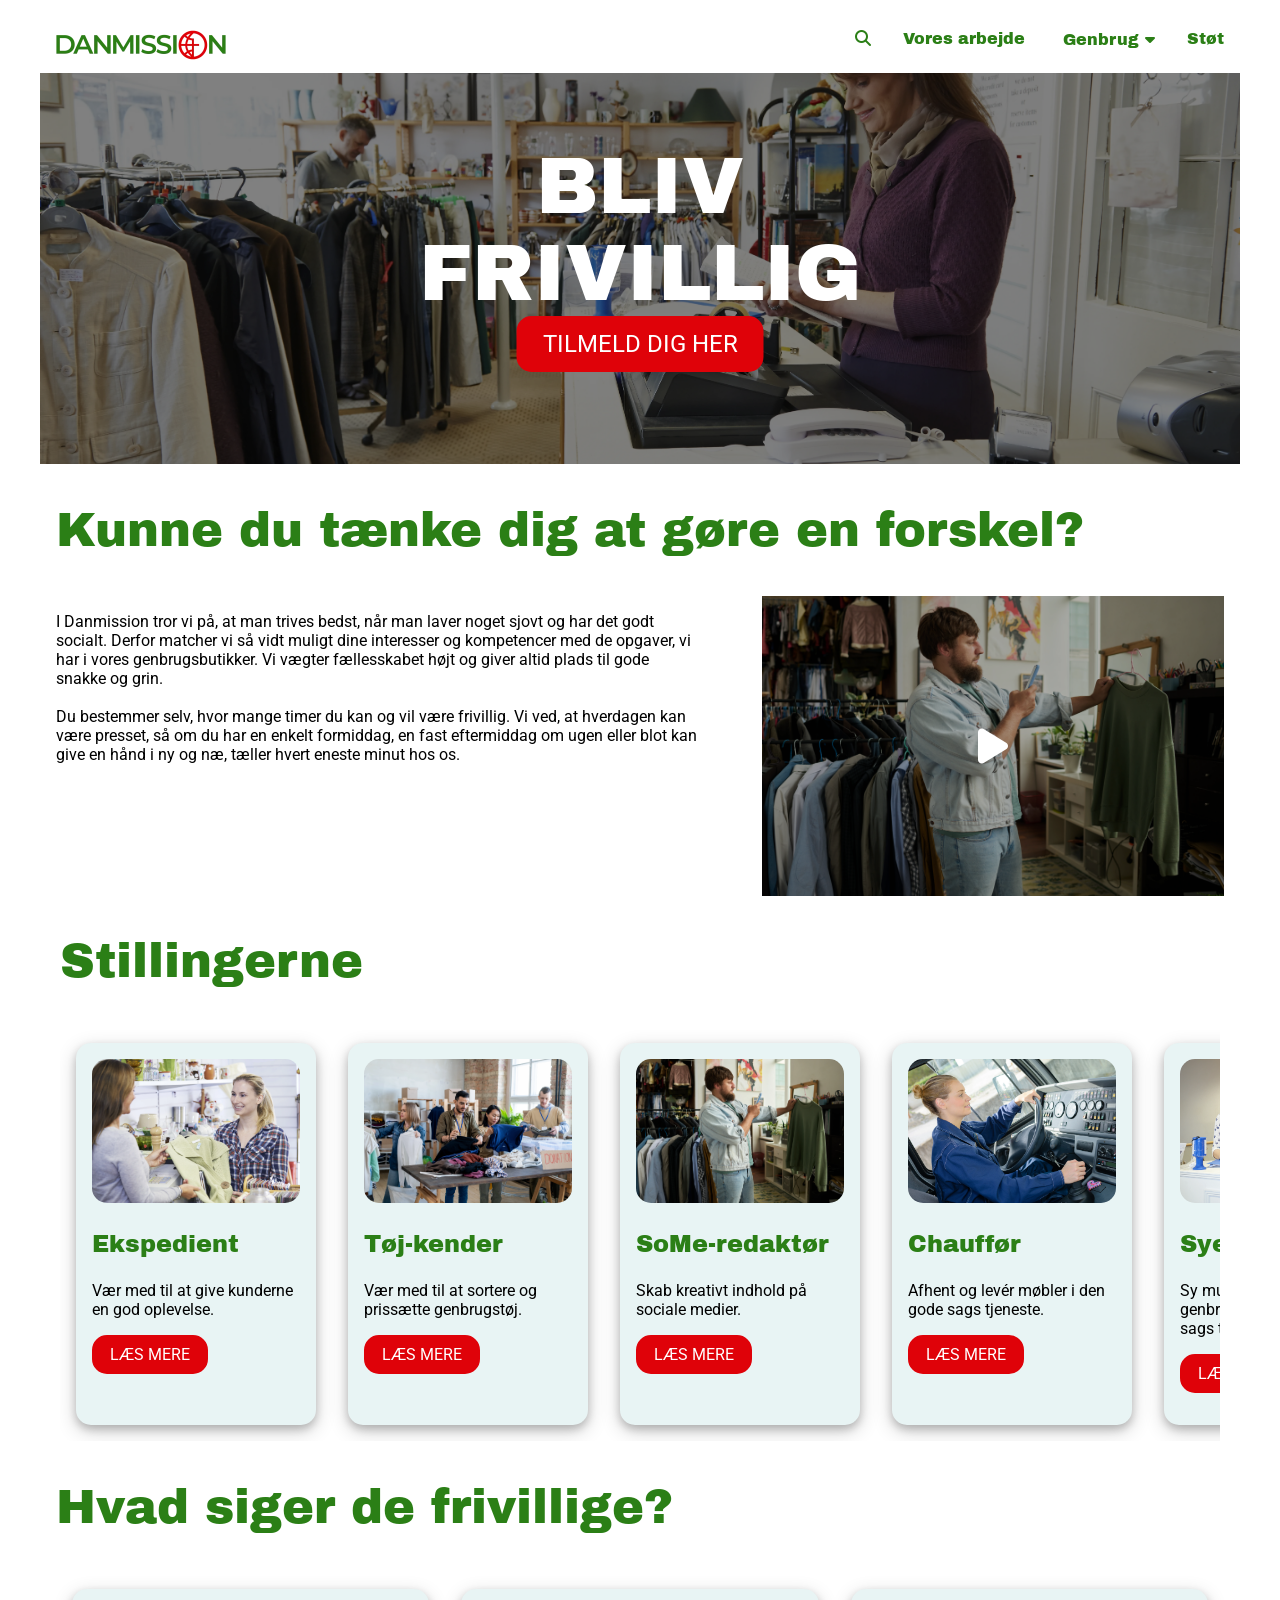
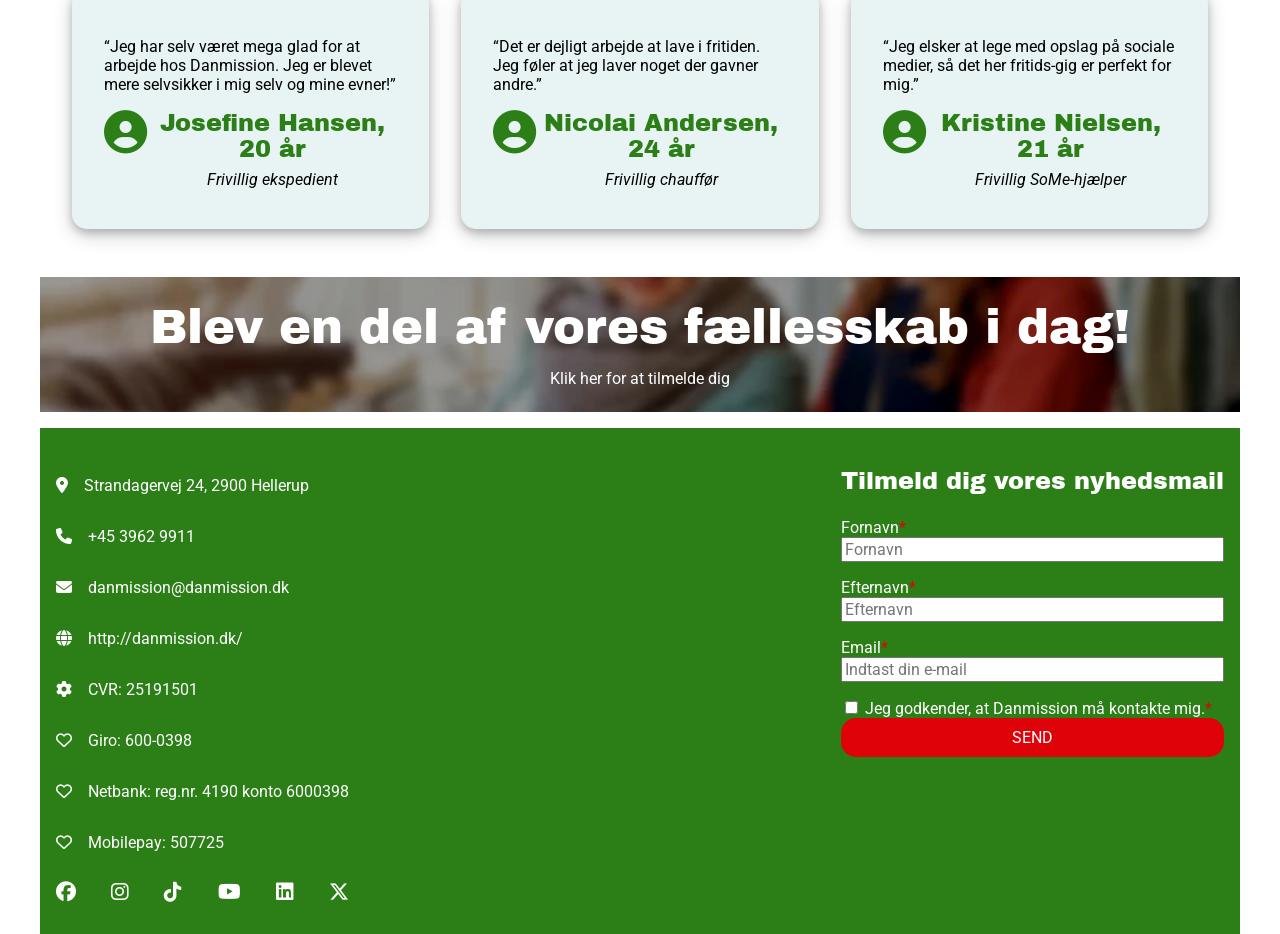
==== index.html @ 81bb880e "made it functional" ====
<!DOCTYPE html>
<html lang="da"> 

    <head>
        <title>DanmissionFrivilligeReplica</title>
        <meta charset="utf-8">
        <meta name="viewport" content="width=device-width, initial-scale=1.0">

        <link rel="stylesheet" href="style.css">

        <!-- JS links -->
        <script defer src="javascript/cille.js"></script>
        <script defer src="javascript/vikki.js"></script>

        <!-- Font Awesome ikoner-->
        <link rel="stylesheet" href="https://cdnjs.cloudflare.com/ajax/libs/font-awesome/6.5.1/css/all.min.css">

        <!-- Google Fonts -->
        <link rel="preconnect" href="https://fonts.googleapis.com">
        <link rel="preconnect" href="https://fonts.gstatic.com" crossorigin> 
        <link href="https://fonts.googleapis.com/css2?family=Archivo+Black&family=Roboto:ital,wght@0,100..900;1,100..900&display=swap" rel="stylesheet">
        
    </head>
    <body>
        <header>
            <nav>

                <!-- DESKTOP NAVIGATION -->
                <div class="header__desktop">
                    <div class="header__menu-desktop">

                        <div class="header__desktop-element"><a href="index.html"><img src="images/dm-logo-mobil.webp" alt="Danmissions logo"></a></div>

                        <div>
                            <div class="header__desktop-element header__desktop-button"><a href="#støt">Støt</a></div>
                            <div class="header__desktop-element header__desktop-button">
                                <div class="dropdown">
                                <button onclick="myFunction()" class="dropbtn">Genbrug</button><i class="fa fa-caret-down"></i>
                                <div id="genbrugDropdown" class="dropdown-content">
                                    <a href="index.html">Bliv Frivillig</a>
                                    <a href="#">Find Butik</a>
                                    <a href="#">Om Os</a>
                                </div>
                            </div>
                            </div>
                            <div class="header__desktop-element header__desktop-button"><a href="#voresArbejde">Vores arbejde</a></div>
                        </div>

                        <div class="header__desktop-element header__desktop-icon"><a href="#søg"><i class="fa-solid fa-magnifying-glass"></i></a></div>

                    </div>
                </div>
                <!-- DESKTOP NAVIGATION -->

                <div class="header__mobil">
                    <div class="header__menu">  <!-- Inspiation fra W3Schools "Mobile Navigation Menu" -->

                        <!-- Burger menu - aktiverer toggle menu -->
                        <a href="javascript:void(0);" class="header__burger-icon" onclick="mobileMenu()">
                            <div class="header__menu-element header__menu-icon"><i class="fa-solid fa-bars"></i></div>
                        </a>
    
                        <div class="header__menu-element header__menu-icon"><a href="#søg"><i class="fa-solid fa-magnifying-glass"></i></a></div>
                        <div class="header__menu-element header__menu-right"><a href="index.html"><img src="images/dm-logo-mobil.webp" alt="Danmissions logo"></a></div>
                    </div>

                    <!-- Gemte links i Burger menu -->
                        <div id="menuLinks">
                            <div><a href="#støt">Støt  </a>
                                <!--dropdown container -->
                            <div>
                                <dl>
                                    <dt>Genbrug</dt>
                                    <dd><a href="index.html">Bliv Frivillig</a></dd>
                                    <dd>Find Butik</dd>
                                    <dd>Om Os</dd>
                                </dl>
                            </div>
                            <div><a href="#voresArbejde">Vores arbejde  </a>

                    <script defer src="javascript/burger-menu.js"></script>  <!-- Link til burger JS -->
                </div>

            </nav>
        </header>

        <section class="top">
            <div class="top__card">
                <img class="top__card-img" src="images/Genbrug.webp" alt="Varmt billede fra Danmissions butik med teksten 'Bliv frivillig'">
                <h1 class="top__card-caption">BLIV FRIVILLIG</h1>
                <button class="button button--big top__card-button" type="button" onclick="location.href='kontakt.html'">TILMELD DIG HER</button>
            </div>
        </section>

        <section class="introduktion">
            <h2>Kunne du tænke dig at gøre en forskel?</h2>

            <div class="introduktion__box">
                <div class="introduktion__desc">
                    <p>I Danmission tror vi på, at man trives bedst, når man laver noget sjovt og har det godt socialt. Derfor matcher vi så vidt muligt dine interesser og kompetencer med de opgaver, vi har i vores genbrugsbutikker. Vi vægter fællesskabet højt og giver altid plads til gode snakke og grin.
                        <br><br>
                        Du bestemmer selv, hvor mange timer du kan og vil være frivillig. Vi ved, at hverdagen kan være presset, så om du har en enkelt formiddag, en fast eftermiddag om ugen eller blot kan give en hånd i ny og næ, tæller hvert eneste minut hos os.</p>
                </div>

                <div class="introduktion__video">
                    <img src="images/SoMe.webp" alt="Klikbar billede der afspiller video af arbejdsmiljø hos Danmission som frivillig"> 
                    <i class="fa-solid fa-play introduktion__video-icon"></i>
                </div>
            </div>

        </section>

        <section class="stillingerne">
            <h2>Stillingerne</h2>

            <div class="stillingerne__cards">
                
            </div>

        </section>

        <section class="quotes">
            <h2>Hvad siger de frivillige?</h2>

            <div class="quotes__elements">
                
            </div>

        </section>

        <section class="banner">  <!-- Inspireret af eksempel W3Schools "Blurred Background Image" -->
            
            <div class="banner__element">
                <h2 class="banner__caption">Blev en del af vores fællesskab i dag!</h2>
                <p class="banner__link"><a href="kontakt.html">Klik her for at tilmelde dig</a></p>
            </div>
        </section>

        <footer class="footer">

            <div class="footer__element1">
                <h3 class="h2--white">Tilmeld dig vores nyhedsmail</h3>

                <form class="subscribe-newsletter">
                    <div><label for="firstname" class="label">Fornavn</label><p class="input__required-red">*</p></div>
                    <input required type="text" id="firstname" name="firstname" placeholder="Fornavn" class="input">

                    <div><label for="lastname" class="label">Efternavn</label><p class="input__required-red">*</p></div>
                    <input required type="text" id="lastname" name="lastname" placeholder="Efternavn" class="input">

                    
                    <div><label for="email" class="label">Email</label><p class="input__required-red">*</p></div>
                    <input required type="email" id="email" name="email" placeholder="Indtast din e-mail" class="input">

                    <div id="newsletter--caption">
                        <input required type="checkbox" id="newsletter" class="checkbox"> 
                        <label for="newsletter">Jeg godkender, at Danmission må kontakte mig.</label><p class="input__required-red">*</p>
                    </div>

                    <input type="submit" value="SEND" class="button">
                </form>
            </div>

            <div class="footer__element2">
                <ul class="footer-contact">
                    <li class="footer-contact--location"><p class="footer-contact--p">Strandagervej 24, 2900 Hellerup</p></li>
                    <li class="footer-contact--phone"><p class="footer-contact--p">+45 3962 9911</p></li>
                    <li class="footer-contact--email"><p class="footer-contact--p">danmission@danmission.dk</p></li>
                    <li class="footer-contact--website"><p class="footer-contact--p">http://danmission.dk/</p></li>
                    <li class="footer-contact--cvr"><p class="footer-contact--p">CVR: 25191501</p></li>
                    <li class="footer-contact--heart"><p class="footer-contact--p">Giro: 600-0398</p></li>
                    <li class="footer-contact--heart"><p class="footer-contact--p">Netbank: reg.nr. 4190 konto 6000398</p></li>
                    <li class="footer-contact--heart"><p class="footer-contact--p">Mobilepay: 507725</p></li>
                </ul>

                <ul class="some">
                    <li> <a href="https://facebook.com/danmission" target="_self"></a><i class="fa-brands fa-facebook fa-lg" style="color: #ffffff;"></i></li>
                    <li><a href="https://www.instagram.com/danmission/" target="_self"><i class="fa-brands fa-instagram fa-lg" style="color: #ffffff;"></i></a></li>
                    <li><a href="#" target="_self"><i class="fa-brands fa-tiktok fa-lg" style="color: #ffffff;"></i></a></li>
                    <li><a href="https://www.youtube.com/user/Danmission" target="_self"><i class="fa-brands fa-youtube fa-lg" style="color: #ffffff;"></i></a></li>
                    <li><a href="https://www.linkedin.com/company/747887/" target="_self"><i class="fa-brands fa-linkedin fa-lg" style="color: #ffffff;"></i></a></li>
                    <li><a href="https://twitter.com/danmissiondk" target="_self"><i class="fa-brands fa-x-twitter fa-lg" style="color: #ffffff;"></i></a></li>
                </ul>
            </div>
        </footer>

    </body>

</html>
---- style.css ----
/* Main setup start */
    body {
        max-width: 1200px;
        margin: 0 auto; 
    }

    :root{
        --green-color: #2B7F16;
        --red-color: #DF0209;
        --blue-color: #E8F4F4;
        --white-color: #FFFFFF;
        --black-color: #000000;
        --conor-rounded: 5px;
    }

    :is(h1, h2, h3,) {
    color: var(--green-color);
    font-family: "Archivo Black", sans-serif;
    font-weight: 400;
    font-style: normal;
    }

    h1 {
        font-size: 2rem;
        color: var(--white-color);
    }
    h2 {
        font-size: 1.5rem;
    }
    .h2--white {
        color: var(--white-color);
    }
    h3 {
        font-size: 1rem;
    }

    .button {
        border-radius: var(--conor-rounded);
        font-family: "Roboto", sans-serif;
        font-size: 0.75rem;
        background: var(--red-color);
        border: 2px solid var(--red-color);
        color: var(--white-color);
        padding: 0.3rem 0.6rem;
        margin-bottom: 1rem;
    }

    .button--big {
        font-size: 1rem;
        padding: 0.4rem 0.8rem;
    }

    .button:hover {
        background-color: var(--white-color);
        color: var(--red-color);
    }

    p {
        color: var(--black-color); 
        font-family: "Roboto", sans-serif;
        font-size: 1rem;
        font-weight: 400;
    }

    .input__required-red {
        color: var(--red-color);
        display: inline;
        margin: 0;
    }

    form label {
        font-family: "Roboto", sans-serif;
        font-size: 1rem;
        margin-bottom: 1rem;
    }

    .input {
        font-family: "Roboto", sans-serif;
        font-size: 1rem;
        margin-bottom: 1rem;
    }

    .kontakt__menu select {
        font-family: "Roboto", sans-serif;
        font-size: 1rem;
        margin-bottom: 1rem;
    }
    

/* Main setup slut */


/* Header, Navigation Start */

    .header__mobil {
        display: contents;
    }

    .header__menu {
        z-index: 3;
        height: 4.56rem;
        list-style-type: none;
        margin: 0;
        padding: 0;
        overflow: visible;
        background-color: var(--white-color);
        position: fixed;
        top: 0;
        width: 100%;
    }

    .header__menu, .header__menu-desktop {
        overflow: visible !important;
    }

    .header__menu-element {
        margin-top: 1rem;
        float: left;
        display: block;
        color: var(--green-color);
        padding: 0.9rem 1rem;
        text-decoration: none;
    }
    
/* dropdown button (new) */
    .dropbtn {
        background-color: var(--white-color);
        color: var(--green-color);
        font-family:"Archivo Black", sans-serif;
        font-size: 1rem;
        border: none;
        cursor: pointer;
    }

    .dropdown {
        position: relative;
        z-index: 50;
    }
    
    .dropdown-content {
        display: none;
        position: absolute;
        background-color: var(--white-color);
        min-width: 10rem;
        top: 100%;
        left: 0;
        box-shadow: 0 4px 8px 0 rgba(0, 0, 0, 0.2), 0 6px 20px 0 rgba(0, 0, 0, 0.19);
    }

    .dropdown-content a {
        color: var(--green-color);
        padding: 0.75rem 1rem;
        text-decoration: none;
        display: block;
    }

    .show {
        display: block;
    }
    /* dropdown button */

    /* Burger menu */

        .header__menu #menuLinks {
            z-index: 4;
            position: relative;
            overflow: hidden;
        }

        #menuLinks {   /* Burger menu */
            z-index: 6;
            display: none;
            flex-direction: column;
            position: fixed;

            top: 73px;
            width: 100%;
            background-color: var(--green-color);
            padding: 1rem;
            gap: 1rem;

            font-family: "Roboto", sans-serif;
            font-size: 1.1rem;
            margin-bottom: 1rem;
            font-weight: bold;
            color: var(--white-color);
        }

        #menuLinks a:link {
            color: var(--white-color);
            text-decoration: none;
        }

        #menuLinks a:visited {
            color: var(--white-color);
            text-decoration: none;
        }

        #menuLinks a:hover {
            color: var(--white-color);
            text-decoration: underline;
        }

    /* Burger menu */


    /* Links */

        .header__menu-element a:link {
            color: var(--green-color);
        }

        .header__menu-element a:visited {
            color: var(--green-color);
        }

        .header__menu-element a:hover {
            color: var(--green-color);
        }

        .header__menu-icon {
            font-size: 1.5rem;
            cursor: pointer;
        }

        .header__menu-right {
            float: right 
        }

    /* Links */

/* Header, Navigation Slut */


/* Desktop Navigation Start */

    .header__desktop {
        display: none;
        max-width: 1200px;
        margin: 0 auto; 
    }

    .header__menu-desktop {
        z-index: 3;
        height: 4.56rem;
        list-style-type: none;
        margin: 0;
        padding: 0;
        overflow: hidden;
        background-color: var(--white-color);

        position: fixed;
        top: 0;
        width: 100%;
        max-width: 1200px;
    }

    .header__desktop-element {
        margin-top: 1rem;
        float: left;
        display: block;
        color: var(--green-color);
        padding: 0.9rem 1rem;
    }

    .header__desktop-button {
        font-weight: bold;
        float: right;
        color: var(--green-color);
        font-family: "Archivo Black", sans-serif;
        font-weight: 400;
        font-style: normal;
        font-size: 1rem;
    }



    /* Links */

        .header__desktop-element a:link {
            color: var(--green-color);
            text-decoration: none;
        }

        .header__desktop-element a:visited {
            color: var(--green-color);
            text-decoration: none;
        }

        .header__desktop-element a:hover {
            color: var(--green-color);
            text-decoration: none;
        }

        .header__desktop-icon {
            font-size: 1rem;
            cursor: pointer;
            float: inline-end; 
        }


    /* Links */

/* Desktop Navigation Slut */


/* Top section start */

    .top {
        margin-top: 4rem;
        z-index: 1;
        position: relative;
        text-align: center;
    }

    .top__card {
        background-color: grey;
        height: 13rem;
    }

    .top__card-img {
        width: 100%;
        height: 100%;
        object-fit: cover;
        filter: brightness(50%);
    }

    .top__card-caption {
        position: absolute;
        top: 25%;
        left: 50%;
        transform: translate(-50%, -50%);
    }

    .top__card-button {
        position: absolute;
        top: 70%;
        left: 50%;
        transform: translate(-50%, -50%);
    }

/* Top section slut */


/* Introduktion og Video, start */

    .introduktion {
        margin: 0 1rem;
    }

    .introduktion__video {
        background-color: grey;
        height: 14rem;
        color: var(--white-color);
        position: relative;
    }

    .introduktion__video img {
         width: 100%;
        height: 100%;
        object-fit: cover;
        filter: brightness(70%);
    }

    .introduktion__video-icon {
        position: absolute;
        font-size: 2.5rem;
        top: 50%;
        left: 50%;
        transform: translate(-50%, -50%);
        cursor: pointer;
    }

/* Introduktion og video, slut */


/* Stillingerne, start */

    .stillingerne {
        margin: 0 1rem;
    }

    .stillingerne__cards {
        display: flex;
        flex-direction: row;
        overflow: auto;
        margin: auto;
    }

    .stillingerne__cards-element {
        background-color: var(--blue-color);
        border-radius: var(--conor-rounded);
        margin: 1rem;
        padding: 0.5rem;
        box-shadow: 0 4px 8px 0 rgba(0, 0, 0, 0.2), 0 6px 20px 0 rgba(0, 0, 0, 0.19);
    }

    .stillingerne__cards-image img {
        object-fit: cover;
        border-radius: var(--conor-rounded);
        width: 8.8rem;
        height: 6.6rem;
    }

/* Stillingerne, slut */


/* Citater fra de de frivillige, start */

    .quotes {
        margin: 0 1rem;
    }

    .quotes__card {
        background-color: var(--blue-color);
        border-radius: var(--conor-rounded);
        margin: 1rem;
        padding: 1rem;
        box-shadow: 0 4px 8px 0 rgba(0, 0, 0, 0.2), 0 6px 20px 0 rgba(0, 0, 0, 0.19);
        text-align: center;      
    }
    

    .quotes__card-flex {
        display: flex;
        flex-direction: row;
        justify-content: space-between;
    }

    .quotes__card-quote {
        text-align: left;
    }

    .quotes__card-name {
        margin: 0;
    }

    .quotes__card-icon {
        font-size: 2.7rem;
        color: var(--green-color);
    }

    .quotes__card-job {
        font-style: italic;
        margin: 0.5rem;
    }

/* Citater fra de de frivillige, slut */


/* rollebeskrivelse start */

    .role {
        margin: 1.5rem 1rem;
    }

    .fact {
        margin: 24px 16px;
    }

    .fact__card {
        display: flex;
        flex-direction: column;
        background-color: var(--green-color);
        color: var(--white-color);
        border-radius: var(--conor-rounded);
        padding: 0.5rem;
    }

    .fact__card-caption {
        color: var(--white-color);
        margin: 1rem auto;
    }

    .fact__card-text {
        color: var(--white-color);
        list-style-type: circle;
    }


/* rollebeskrivelse slut */

/* Banner, start */

    .banner__element {
        margin: 2rem 0rem 1rem 0rem;
        text-align: center;
        background-image: url(images/hero-test-blur.webp);
        background-color: rgba(0,0,0, 0.3);
        background-position: center;
        background-repeat: no-repeat;
        background-size: cover;
        padding: 0.5rem;
    }

    .banner__caption {
        margin: 1rem;
        color: var(--white-color);
    }

    .banner__link a:link {
        margin: 1rem;
        color: var(--white-color);
        text-decoration: none;
    }

    .banner__link a:visited {
        color: var(--white-color);
    }

    .banner__link a:hover {
        margin: 1rem;
        color: var(--white-color);
        text-decoration: underline;
        cursor: pointer;
    }

/* Banner, Slut */


/* Kontaktformular, start */

    .kontakt__caption {
        margin: 1rem 1rem 2rem 1rem;
    }

    .kontakt__menu {
        display: flex;
        flex-direction: column;
        color: var(--white-color);
        background-color: var(--green-color);
        border-radius: var(--conor-rounded);
        padding: 1rem;
        box-shadow: 0 4px 8px 0 rgba(0, 0, 0, 0.2), 0 6px 20px 0 rgba(0, 0, 0, 0.19);
    }


    /*  Alert sendt besked, start */
        
        .modal__container {
        display: none; 
        position: fixed; 
        z-index: 10; 
        left: 0;
        top: 0;
        width: 100%; 
        height: 100%; 
        overflow: auto; 
        background-color: rgb(0,0,0); 
        background-color: rgba(0,0,0,0.4);
        }

        .modal__container-content {
        background-color: #E8F4F4;
        margin: 15% auto; /* 15% from the top and centered */
        border-radius: 5px;
        text-align: center;
        padding: 25px;
        width: 50%; /* Could be more or less, depending on screen size */
        }

        .modal__container-close {
        color: #aaa;
        float: right;
        font-size: 28px;
        font-weight: bold;
        }

        .heart__icon {
            font-size: 80px;
            color: green;
        }

        .modal__container-close:hover,
        .modal__container-close:focus {
        color: black;
        text-decoration: none;
        cursor: pointer;
        }
    /* Alert sendt besked, slut */


/* Kontaktformular, slut */


/* Footer start */

    .footer {
        padding: 1rem;
        background-color: var(--green-color);
        color: var(--white-color); 
    }

    .newsletter--caption {
        margin-bottom: 1rem;
    }

    .subscribe-newsletter {
        display: flex;
        flex-direction: column;
        gap: 0rem;
    }

    .footer-contact {
        list-style: none;
        padding: 0; 
    }

    .footer-contact li {
    list-style: none;
    line-height: 0.2;
    display: flex;
    justify-content: flex-start;
    align-items: center;
    gap: 1rem; 
    }

    /* Footer contact icons start */
    li.footer-contact--location::before {
        font-family: "Font Awesome 6 Free";
        content: "\f3c5";
        font-weight: 900;
        display: inline-block;
    }

    li.footer-contact--phone::before {
        font-family: "Font Awesome 6 Free";
        content: "\f095";
        font-weight: 900;
    }

    li.footer-contact--email::before {
        font-family: "Font Awesome 6 Free";
        content: "\f0e0";
        font-weight: 900;
    }

    li.footer-contact--website::before {
        font-family: "Font Awesome 6 Free";
        content: "\f0ac";
        font-weight: 900;
    }

    li.footer-contact--cvr::before {
        font-family: "Font Awesome 6 Free";
        content: "\f013";
        font-weight: 900;
    }

    li.footer-contact--heart::before {
        font-family: "Font Awesome 6 Free";
        content: "\f004";
        font-weight: 200;
    }
    /* Footer contact icons slut */

    .footer-contact--p {
        color: var(--white-color);
    }

    .some {
        list-style: none;
        display: flex;
        flex-direction: row;
        justify-content: space-between;
        padding: 0;
    }
/* Footer slut */





@media only screen and (min-width: 700px) {  /* MEDIA QUIERY OG RESPONSIV DESIGN, START */

    :root {
        --conor-rounded: 15px;
    }
    /**/
        h1 {
            font-size: 5rem;
            color: var(--white-color);
        }

        h2 {
            font-size: 3rem;
        }

        h3 {
            font-size: 1.5rem;
        }
        
        p {
            font-size: 1rem;
        }
    /**/

    /* Knapper start */
    .button {
        border-radius: var(--conor-rounded);
        font-size: 1rem;
        padding: 0.5rem 1rem;
        margin-bottom: 1rem;
    }

    .button--big {
        font-size: 1.5rem;
        padding: 0.75rem 1.5rem;
    }
    /* Knapper slut */

    /* Header, start */

        .header__desktop {
            display: contents;
        }

        .header__mobil {
            display: none;
        }

        .header__menu {
            z-index: 3;
            height: 4.56rem;
            list-style-type: none;
            margin: 0;
            padding: 0;
            overflow: hidden;
            background-color: var(--white-color);

            position: fixed;
            top: 0;
            width: 100%;
        }

        .header__menu-element {
            margin-top: 1rem;
            float: left;
            display: block;
            color: var(--green-color);
            padding: 0.9rem 1rem;
            text-decoration: none;
        }

    /* Header, slut */


    /* Hero billede section, start */
        .top__card {
            background-color: grey;
            height: 25rem;
        }

        .top__card-img {
            width: 100%;
            height: 100%;
            object-fit: cover;
            filter: brightness(50%);
        }

        .top__card-caption {
            position: absolute;
            top: 25%;
            left: 50%;
            transform: translate(-50%, -50%);
        }
    /* Hero billede, section, slut */

    /* Introduktion og Video, start */

        .introduktion {
            margin: 0 1rem;
        }

        .introduktion__box {
            display: flex;
            flex-direction: row;
            gap: 4rem;
        }

        .introduktion__desc {
            flex-grow: 2;
        }

        .introduktion__video {
            flex-basis: 1400px;
            width: 100%;
            height: 300px;
            background-color: grey;
            color: var(--white-color);
            position: relative;
        }

        .introduktion__video img {
            width: 100%;
            height: 100%;
            object-fit: cover;
            filter: brightness(70%);
        }

        .introduktion__video-icon {
            position: absolute;
            font-size: 2.5rem;
            top: 50%;
            left: 50%;
            transform: translate(-50%, -50%);
            cursor: pointer;
        }

    /* Introduktion og video, slut */


    /* Stillingerne, start*/

        .stillingerne {
            margin: 0 1.25rem;
        }

        .stillingerne__cards {
            display: flex;
            flex-direction: row;
            overflow: auto;
            margin: auto;
        }

        .stillingerne__cards-element {
            background-color: var(--blue-color);
            width: 25rem;
            border-radius: var(--conor-rounded);
            margin: 1rem;
            padding: 1rem;
            box-shadow: 0 4px 8px 0 rgba(0, 0, 0, 0.2), 0 6px 20px 0 rgba(0, 0, 0, 0.19);
        }

        .stillingerne__cards-image img {
            object-fit: cover;
            border-radius: var(--conor-rounded);
            width: 13rem;
            height: 9rem;
        }

    /* Stillinger, slut */

    /* Citataer, Start*/

        .quotes__elements {
            display: flex;
            flex-direction: row;
            justify-content: center;
        }

        .quotes__card {
            width: 35rem;
            margin: 1rem;
            padding: 2rem;
        }
        

        .quotes__card-flex {
            display: flex;
            flex-direction: row;
            justify-content: space-between;
        }

    /* Citater, slut */

    /* Rollebeskrivelse start */
        .role__describtion {
            flex: 1; 
        }

        .fact__card {
            flex: 1;
        }

        .role--flex {
            display: flex;
            flex-direction: row;
            gap: 1rem;
            align-items: flex-start;
        }
    /* Rollebeskrivelse slut */

    /* Kontaktformular, start */

        .kontakt__container {
            
            gap: 4rem;
        }

        .modal__container-content {
        background-color: #E8F4F4;
        margin: 15% auto; /* 15% from the top and centered */
        border-radius: 5px;
        text-align: center;
        padding: 25px;
        width: 25%; /* Could be more or less, depending on screen size */
        }


    /* Kontaktformular, slut */


    /* Footer, start */

        .footer {
            padding: 1rem;
            display: flex;
            flex-direction: row-reverse;
            justify-content: space-between;
        }

        .footer-contact li {
            line-height: normal;
        }

    /* Footer, slut */


}  /* MEDIA QUIERY OG RESPONSIV DESIGN, SLUT */
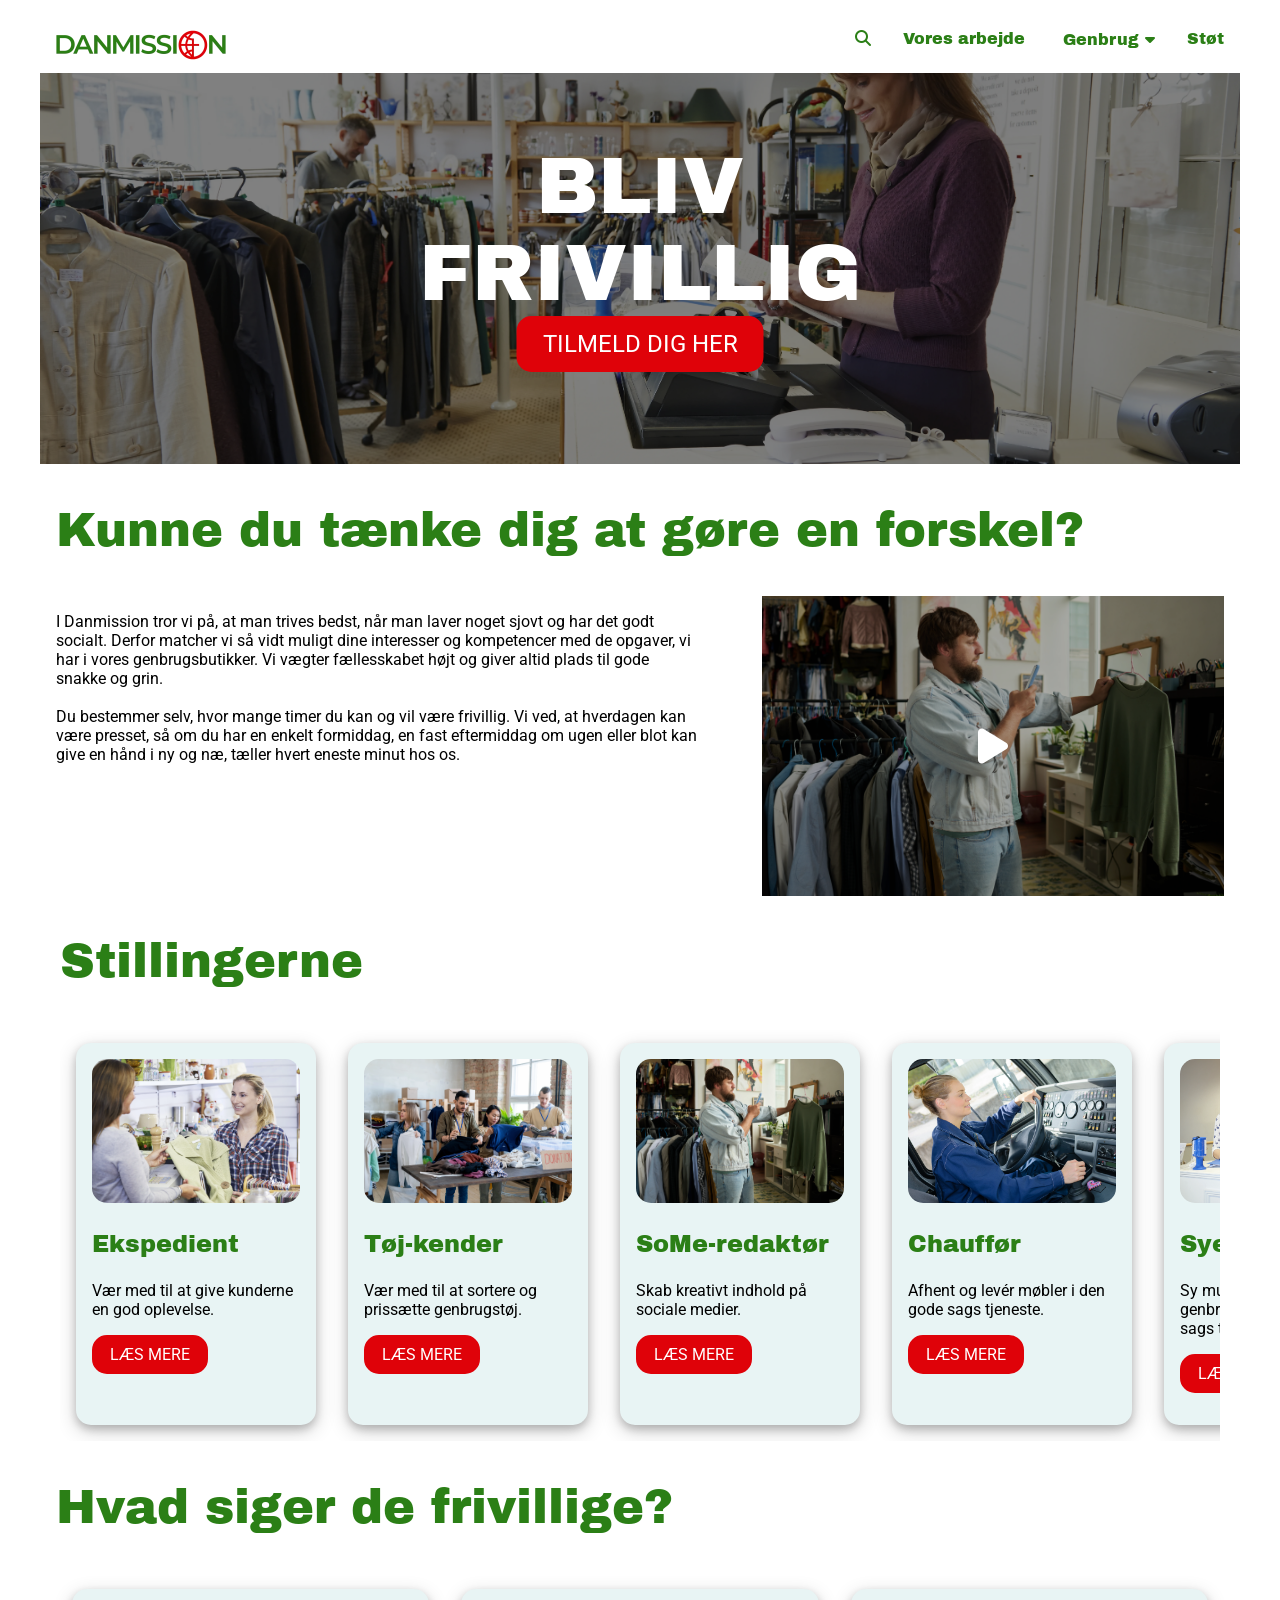
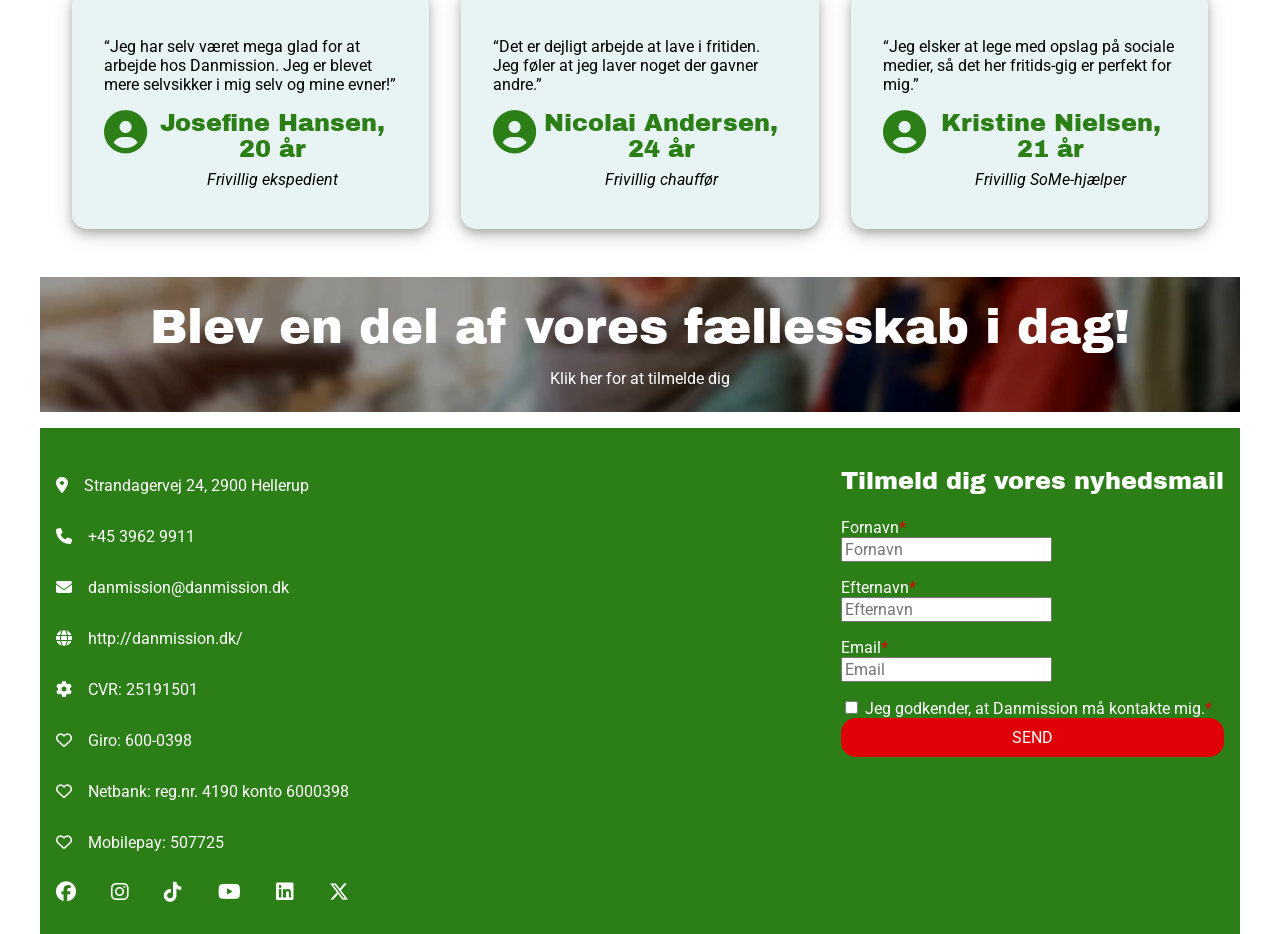
==== commit 64b7d2f0: "JS DONE!" ====
--- a/index.html
+++ b/index.html
@@ -11,6 +11,7 @@
         <!-- JS links -->
         <script defer src="javascript/cille.js"></script>
         <script defer src="javascript/vikki.js"></script>
+        <script defer src="javascript/simon.js"></script>
 
         <!-- Font Awesome ikoner-->
         <link rel="stylesheet" href="https://cdnjs.cloudflare.com/ajax/libs/font-awesome/6.5.1/css/all.min.css">
@@ -142,15 +143,9 @@
                 <h3 class="h2--white">Tilmeld dig vores nyhedsmail</h3>
 
                 <form class="subscribe-newsletter">
-                    <div><label for="firstname" class="label">Fornavn</label><p class="input__required-red">*</p></div>
-                    <input required type="text" id="firstname" name="firstname" placeholder="Fornavn" class="input">
+                    <div class="newsletter__input">
 
-                    <div><label for="lastname" class="label">Efternavn</label><p class="input__required-red">*</p></div>
-                    <input required type="text" id="lastname" name="lastname" placeholder="Efternavn" class="input">
-
-                    
-                    <div><label for="email" class="label">Email</label><p class="input__required-red">*</p></div>
-                    <input required type="email" id="email" name="email" placeholder="Indtast din e-mail" class="input">
+                    </div>
 
                     <div id="newsletter--caption">
                         <input required type="checkbox" id="newsletter" class="checkbox"> 
